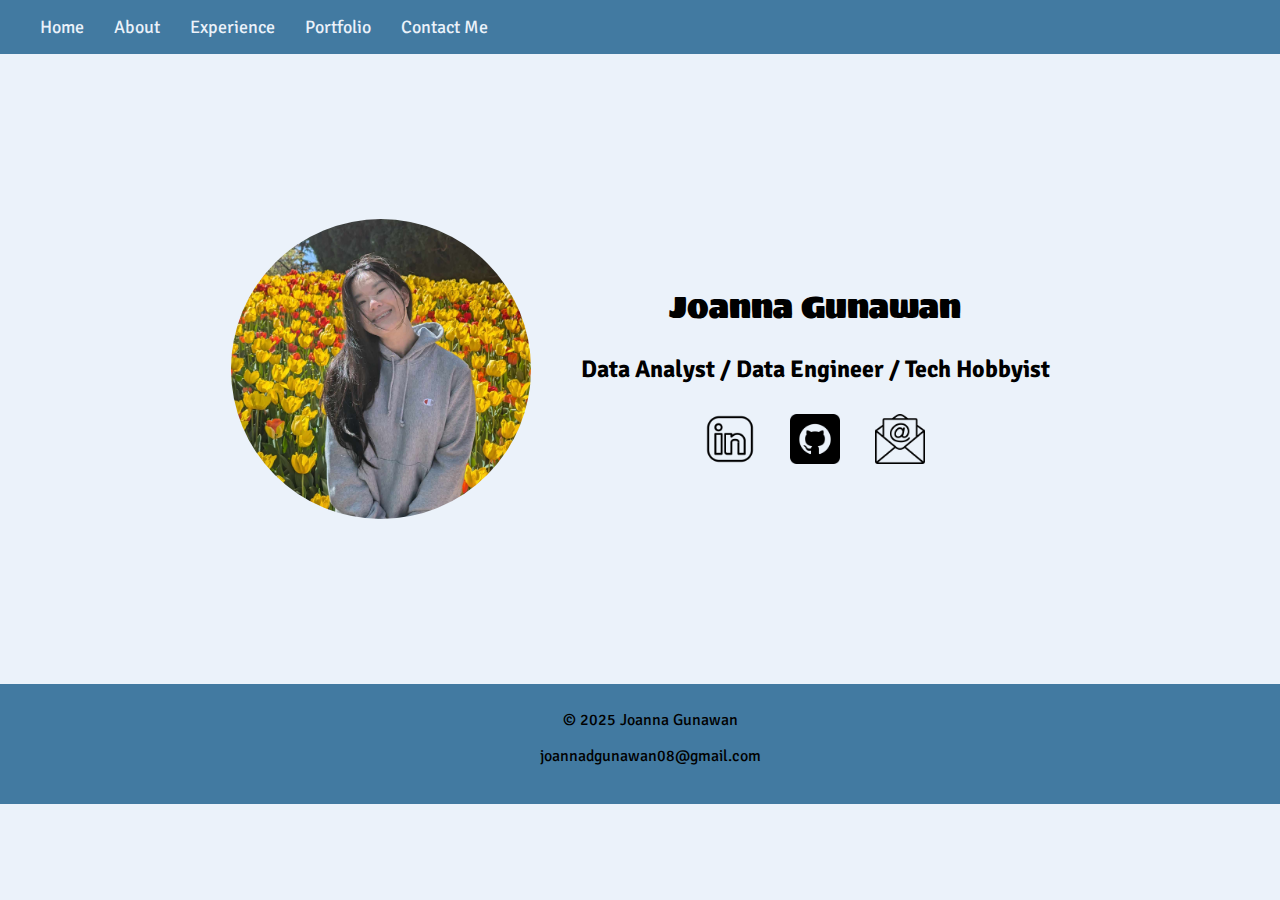
==== home.html @ 9a98099c "first commit" ====
<!DOCTYPE html>
<html lang="en">

<head>
    <meta charset="UTF-8">
    <meta name="viewport" content="width=device-width, initial-scale=1.0">
    <title>Joanna Gunawan</title>
    <link rel="stylesheet" href="styles.css">
    <link href="https://fonts.googleapis.com/css2?family=Sigmar&family=Signika:wght@300..700&display=swap"
        rel="stylesheet">

</head>

<body>
    <nav class="navbar">
        <ul>
            <li>Home</li>
            <li>About</li>
            <li>Experience</li>
            <li><a href="#portfolio">Portfolio</a></li>
            <li>Contact Me</li>

        </ul>
    </nav>
    <div class="card">
        <img src="images/IMG_2436.JPG">
        <div class="introduction">
            <h1>Joanna Gunawan</h1>
            <h2>Data Analyst / Data Engineer / Tech Hobbyist</h2>
            <div class="links">
                <a href="https://www.linkedin.com/in/joannadgunawan/"><img src="images/business.png"></a>
                <a href="https://github.com/jdg0812"><img src='images/github.png'></a>
                <a href="mailto:joannadgunawan08@gmail.com"><img src='images/email.png'></a>
            </div>
        </div>
    </div>


    <footer>
        <p>&copy; 2025 Joanna Gunawan</p>
        <p>joannadgunawan08@gmail.com</p>
    </footer>


</body>

</html>
---- styles.css ----
html {
    font-family: "Signika", serif;
    font-optical-sizing: auto;
    font-weight: 400;
    font-style: normal;
    font-variation-settings: "GRAD" 0;
    background-color: #ebf2fa;

}

body {
    margin: 0;

}

h1 {
    font-family: "Sigmar", serif;
    font-weight: 400;
    font-style: normal;
    text-align: center;
}

/* navbar */
.navbar {
    display: flex;
    background-color: #427aa1;
    justify-content: space-between;
}

.navbar ul {
    display: flex;
    gap: 30px;
    background-color: #427aa1;
}

.navbar li {
    display: inline;
    /*google font - signika */
    font-family: "Signika", serif;
    font-optical-sizing: auto;
    font-weight: 400;
    font-style: normal;
    font-variation-settings: "GRAD" 0;

    font-size: 18px;
    background-color: #427aa1;
    color: #ebf2fa;

}

.navbar a {
    /*google font - signika */
    font-family: "Signika", serif;
    font-optical-sizing: auto;
    font-weight: 400;
    font-style: normal;
    font-variation-settings: "GRAD" 0;

    text-decoration: none;
    background-color: #427aa1;
    color: #ebf2fa;


}

.card {
    display: flex;
    justify-content: center;
    align-items: center;
    height: 70vh;
    gap: 50px;

}

.card.introduction {
    display: flex;
    flex-direction: column;
    color: #16425b;
    text-align: center;
    align-items: center;
}

.links {
    display: flex;
    justify-content: center;
    gap: 15px;
    margin-top: 10px;

}

.introduction a {
    display: inline-block;
    margin: 10px;

}

.introduction a img {
    width: 50px;
    height: 50px;
    border-radius: 0%;

}


img {
    width: 300px;
    height: 300px;
    border-radius: 50%;
    object-fit: cover;
}



footer {
    background-color: #427aa1;
    height: 100px;
    width: 100%;
    position: relative;
    bottom: 0;
    padding: 10px;
    text-align: center;

}
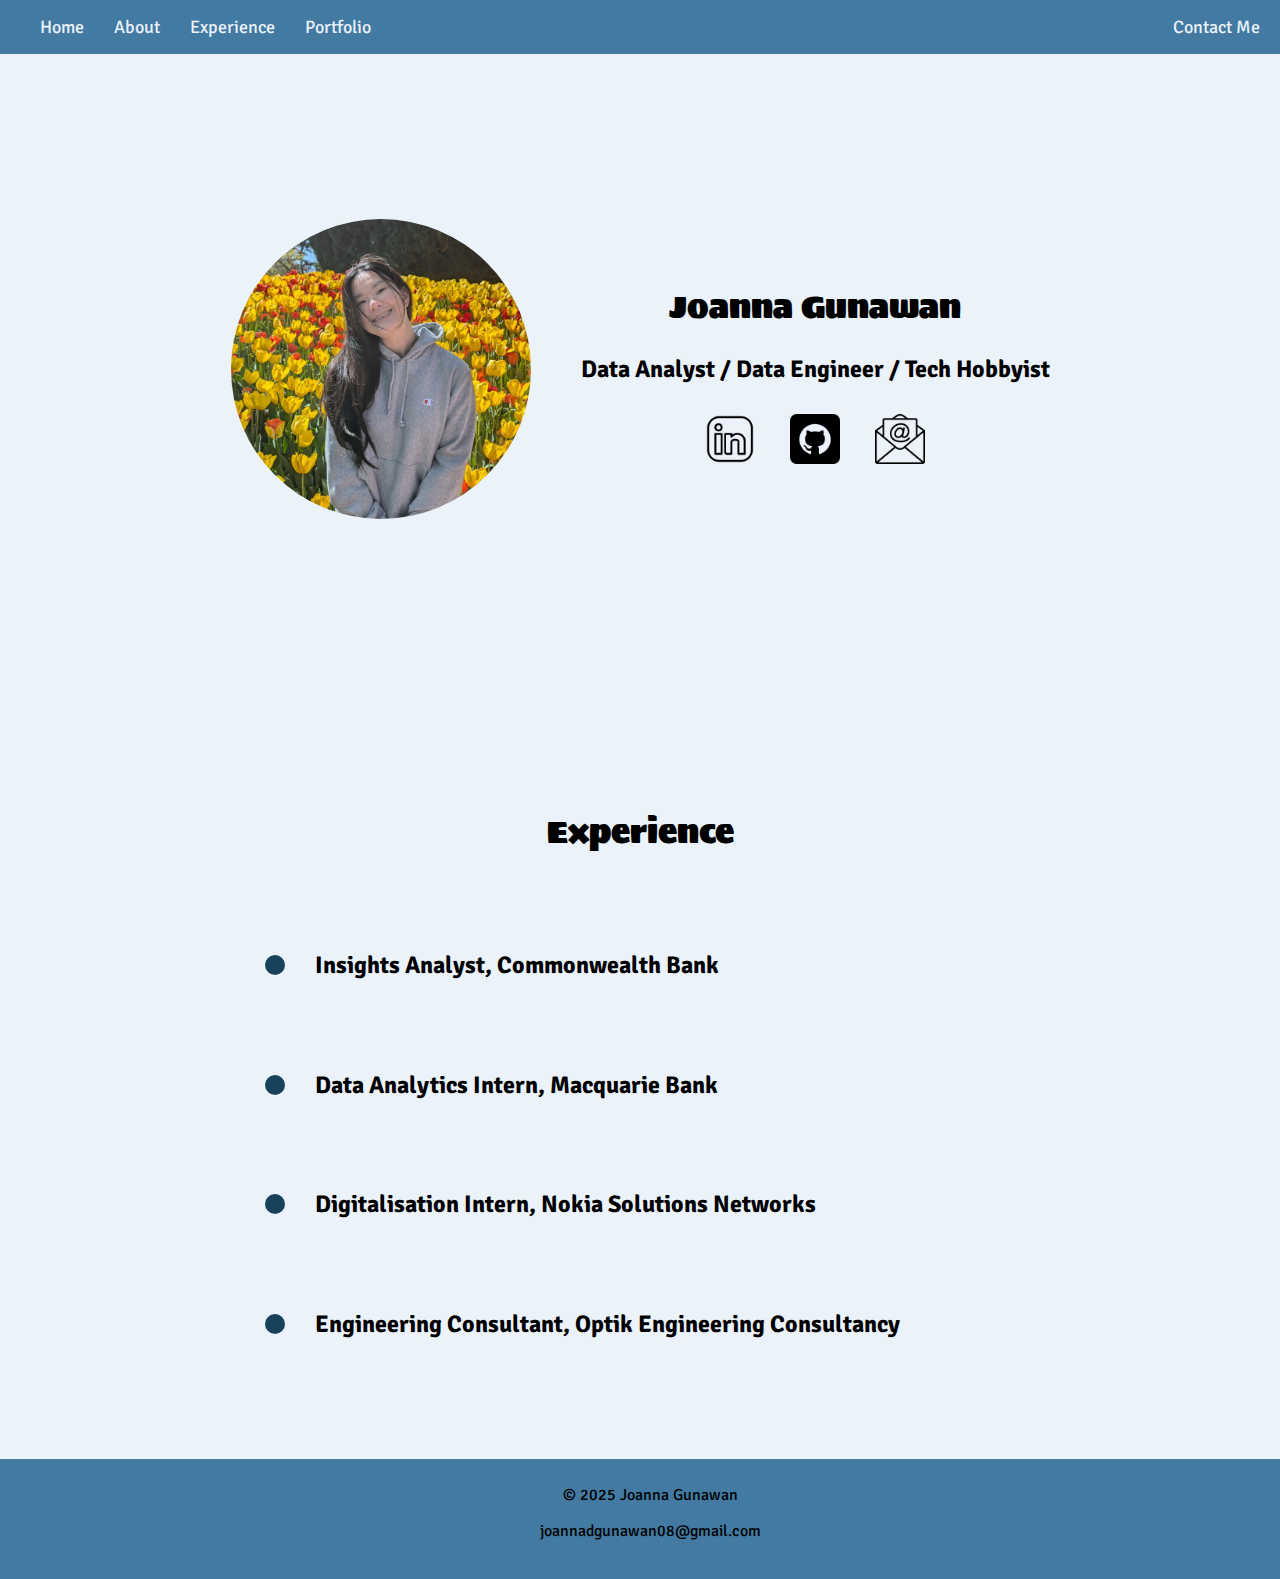
==== commit c2656b52: "experience 1.0" ====
--- a/home.html
+++ b/home.html
@@ -16,11 +16,13 @@
         <ul>
             <li>Home</li>
             <li>About</li>
-            <li>Experience</li>
+            <li><a href="#experience">Experience</a></li>
             <li><a href="#portfolio">Portfolio</a></li>
-            <li>Contact Me</li>
+        </ul>
+        <ul class="contact">
+            <li><a href="mailto:joannadgunawan08@gmail.com">Contact Me</a></li>
+        </ul>
 
-        </ul>
     </nav>
     <div class="card">
         <img src="images/IMG_2436.JPG">
@@ -34,6 +36,25 @@
             </div>
         </div>
     </div>
+    <div class="experience" id="experience">
+        <h1>Experience</h1>
+        <div class="timeline">
+            <div class="dot"></div>
+            <h2>Insights Analyst, Commonwealth Bank</h2>
+        </div>
+        <div class="timeline">
+            <div class="dot"></div>
+            <h2>Data Analytics Intern, Macquarie Bank</h2>
+        </div>
+        <div class="timeline">
+            <div class="dot"></div>
+            <h2>Digitalisation Intern, Nokia Solutions Networks </h2>
+        </div>
+        <div class="timeline">
+            <div class="dot"></div>
+            <h2>Engineering Consultant, Optik Engineering Consultancy</h2>
+        </div>
+    </div>
 
 
     <footer>
--- a/styles.css
+++ b/styles.css
@@ -31,10 +31,12 @@
     display: flex;
     gap: 30px;
     background-color: #427aa1;
+    justify-content: space-between;
+    list-style: none;
 }
 
 .navbar li {
-    display: inline;
+    /* display: inline; */
     /*google font - signika */
     font-family: "Signika", serif;
     font-optical-sizing: auto;
@@ -60,6 +62,12 @@
     background-color: #427aa1;
     color: #ebf2fa;
 
+
+}
+
+.contact {
+    margin-left: auto;
+    padding-right: 20px;
 
 }
 
@@ -120,4 +128,29 @@
     padding: 10px;
     text-align: center;
 
+}
+
+.experience {
+    display: flex;
+    flex-direction: column;
+    align-items: center;
+    gap: 50px;
+    margin: 100px;
+
+}
+
+.timeline {
+    width: 750px;
+    display: flex;
+    flex-direction: row;
+    align-items: center;
+    gap: 30px;
+
+}
+
+.dot {
+    height: 20px;
+    width: 20px;
+    background-color: #16425b;
+    border-radius: 50%;
 }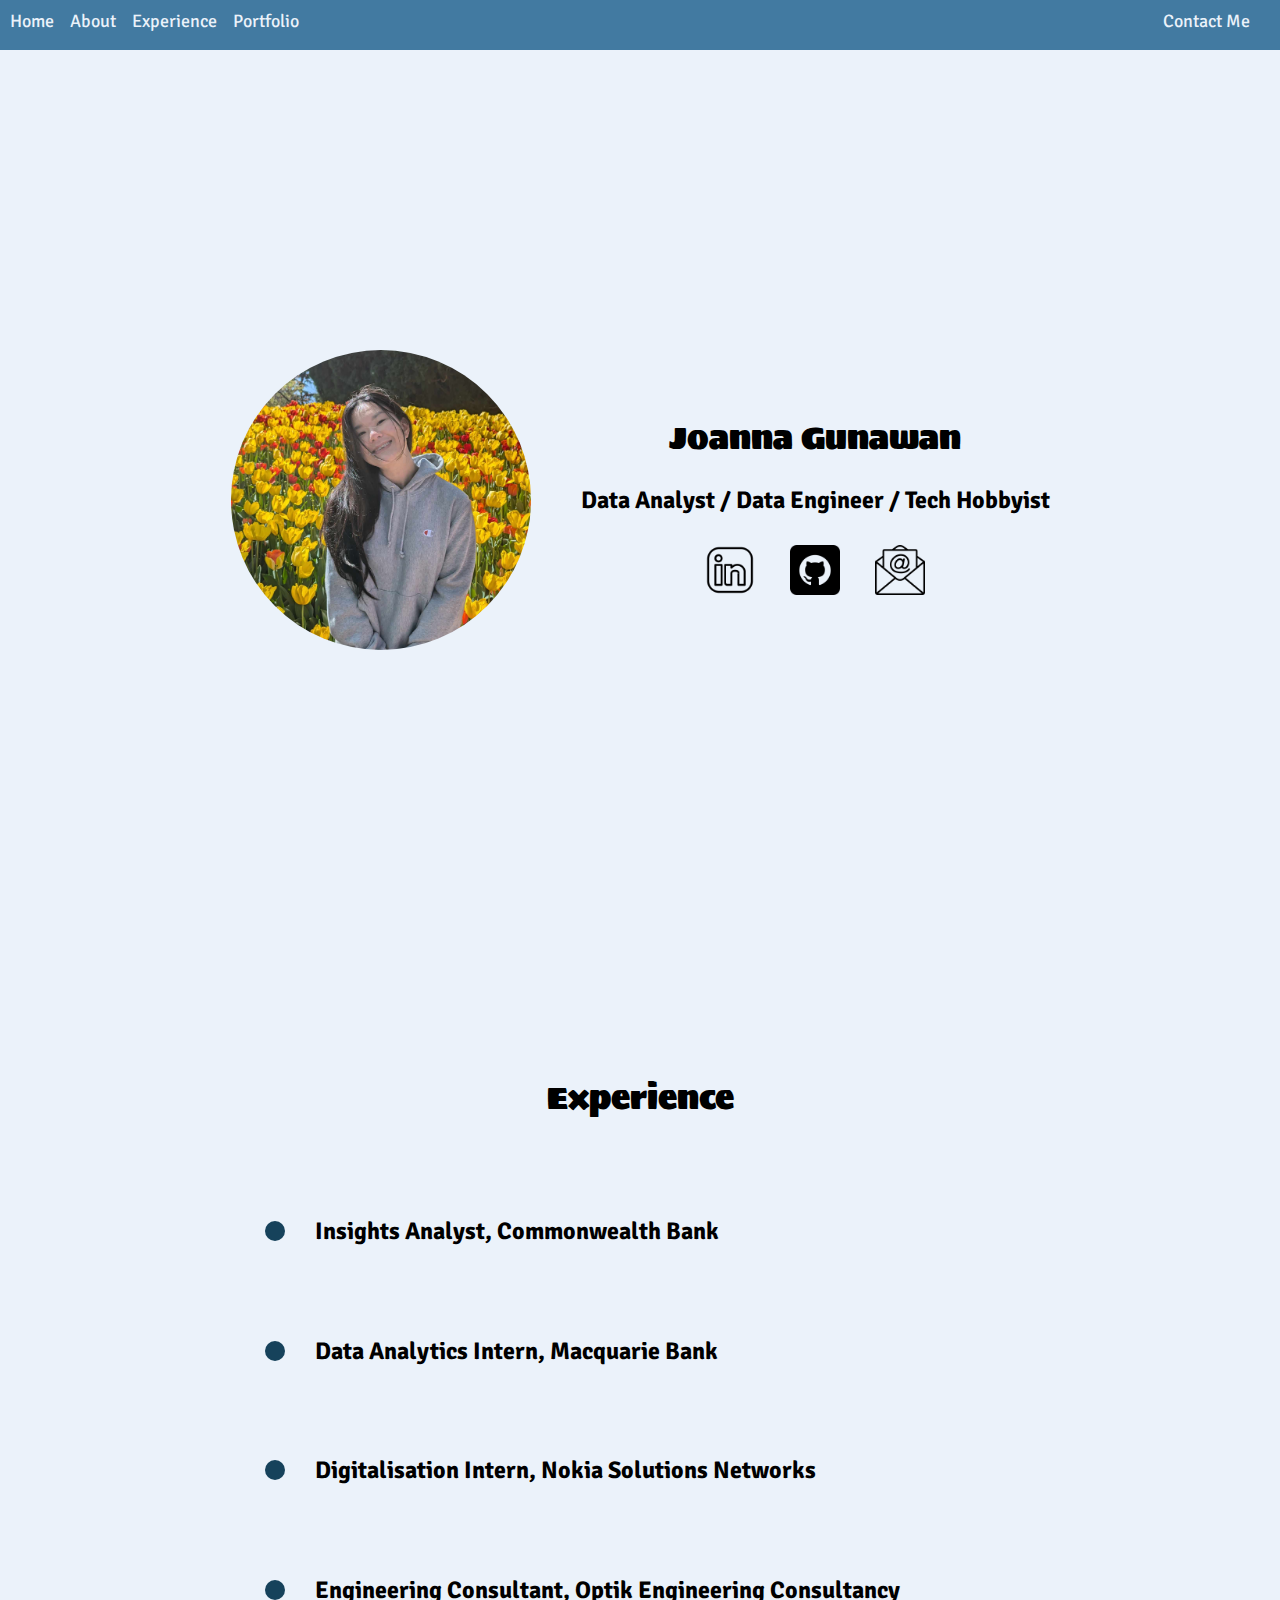
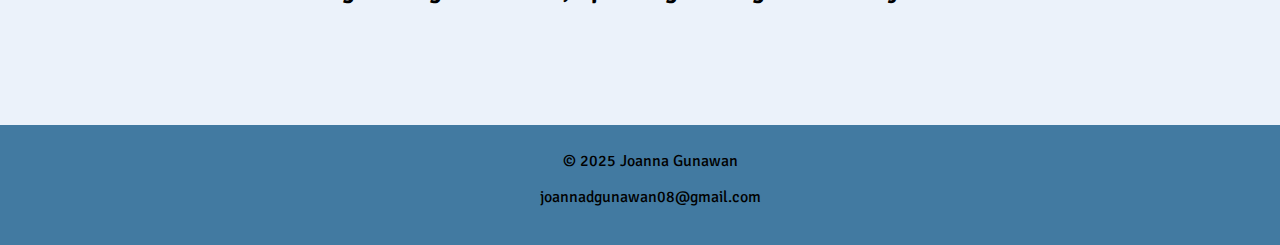
==== commit 55194120: "updates to css responsiveness" ====
--- a/home.html
+++ b/home.html
@@ -13,20 +13,19 @@
 
 <body>
     <nav class="navbar">
-        <ul>
-            <li>Home</li>
-            <li>About</li>
-            <li><a href="#experience">Experience</a></li>
-            <li><a href="#portfolio">Portfolio</a></li>
-        </ul>
-        <ul class="contact">
-            <li><a href="mailto:joannadgunawan08@gmail.com">Contact Me</a></li>
-        </ul>
+
+        <li><a href="#introduction">Home</a></li>
+        <li><a href="#about">About</a></li>
+        <li><a href="#experience">Experience</a></li>
+        <li><a href="#portfolio">Portfolio</a></li>
+        <li class="contact"><a href="mailto:joannadgunawan08@gmail.com">Contact Me</a></li>
+
 
     </nav>
+
     <div class="card">
         <img src="images/IMG_2436.JPG">
-        <div class="introduction">
+        <div class="introduction" id="">
             <h1>Joanna Gunawan</h1>
             <h2>Data Analyst / Data Engineer / Tech Hobbyist</h2>
             <div class="links">
@@ -36,6 +35,8 @@
             </div>
         </div>
     </div>
+
+
     <div class="experience" id="experience">
         <h1>Experience</h1>
         <div class="timeline">
--- a/styles.css
+++ b/styles.css
@@ -22,60 +22,34 @@
 
 /* navbar */
 .navbar {
+    padding: 10px;
+    background-color: #427aa1;
     display: flex;
-    background-color: #427aa1;
-    justify-content: space-between;
-}
-
-.navbar ul {
-    display: flex;
-    gap: 30px;
-    background-color: #427aa1;
-    justify-content: space-between;
+    justify-content: center;
     list-style: none;
-}
-
-.navbar li {
-    /* display: inline; */
-    /*google font - signika */
-    font-family: "Signika", serif;
-    font-optical-sizing: auto;
-    font-weight: 400;
-    font-style: normal;
-    font-variation-settings: "GRAD" 0;
-
+    gap: 1rem;
+    height: 30px;
     font-size: 18px;
-    background-color: #427aa1;
-    color: #ebf2fa;
-
 }
 
 .navbar a {
-    /*google font - signika */
-    font-family: "Signika", serif;
-    font-optical-sizing: auto;
-    font-weight: 400;
-    font-style: normal;
-    font-variation-settings: "GRAD" 0;
-
     text-decoration: none;
-    background-color: #427aa1;
     color: #ebf2fa;
-
-
 }
 
 .contact {
     margin-left: auto;
     padding-right: 20px;
+}
 
-}
+
+/*home */
 
 .card {
     display: flex;
     justify-content: center;
     align-items: center;
-    height: 70vh;
+    height: 100vh;
     gap: 50px;
 
 }
@@ -109,10 +83,11 @@
 
 }
 
-
 img {
-    width: 300px;
-    height: 300px;
+    width: 100vh;
+    height: 100vh;
+    max-width: 300px;
+    max-height: 300px;
     border-radius: 50%;
     object-fit: cover;
 }
